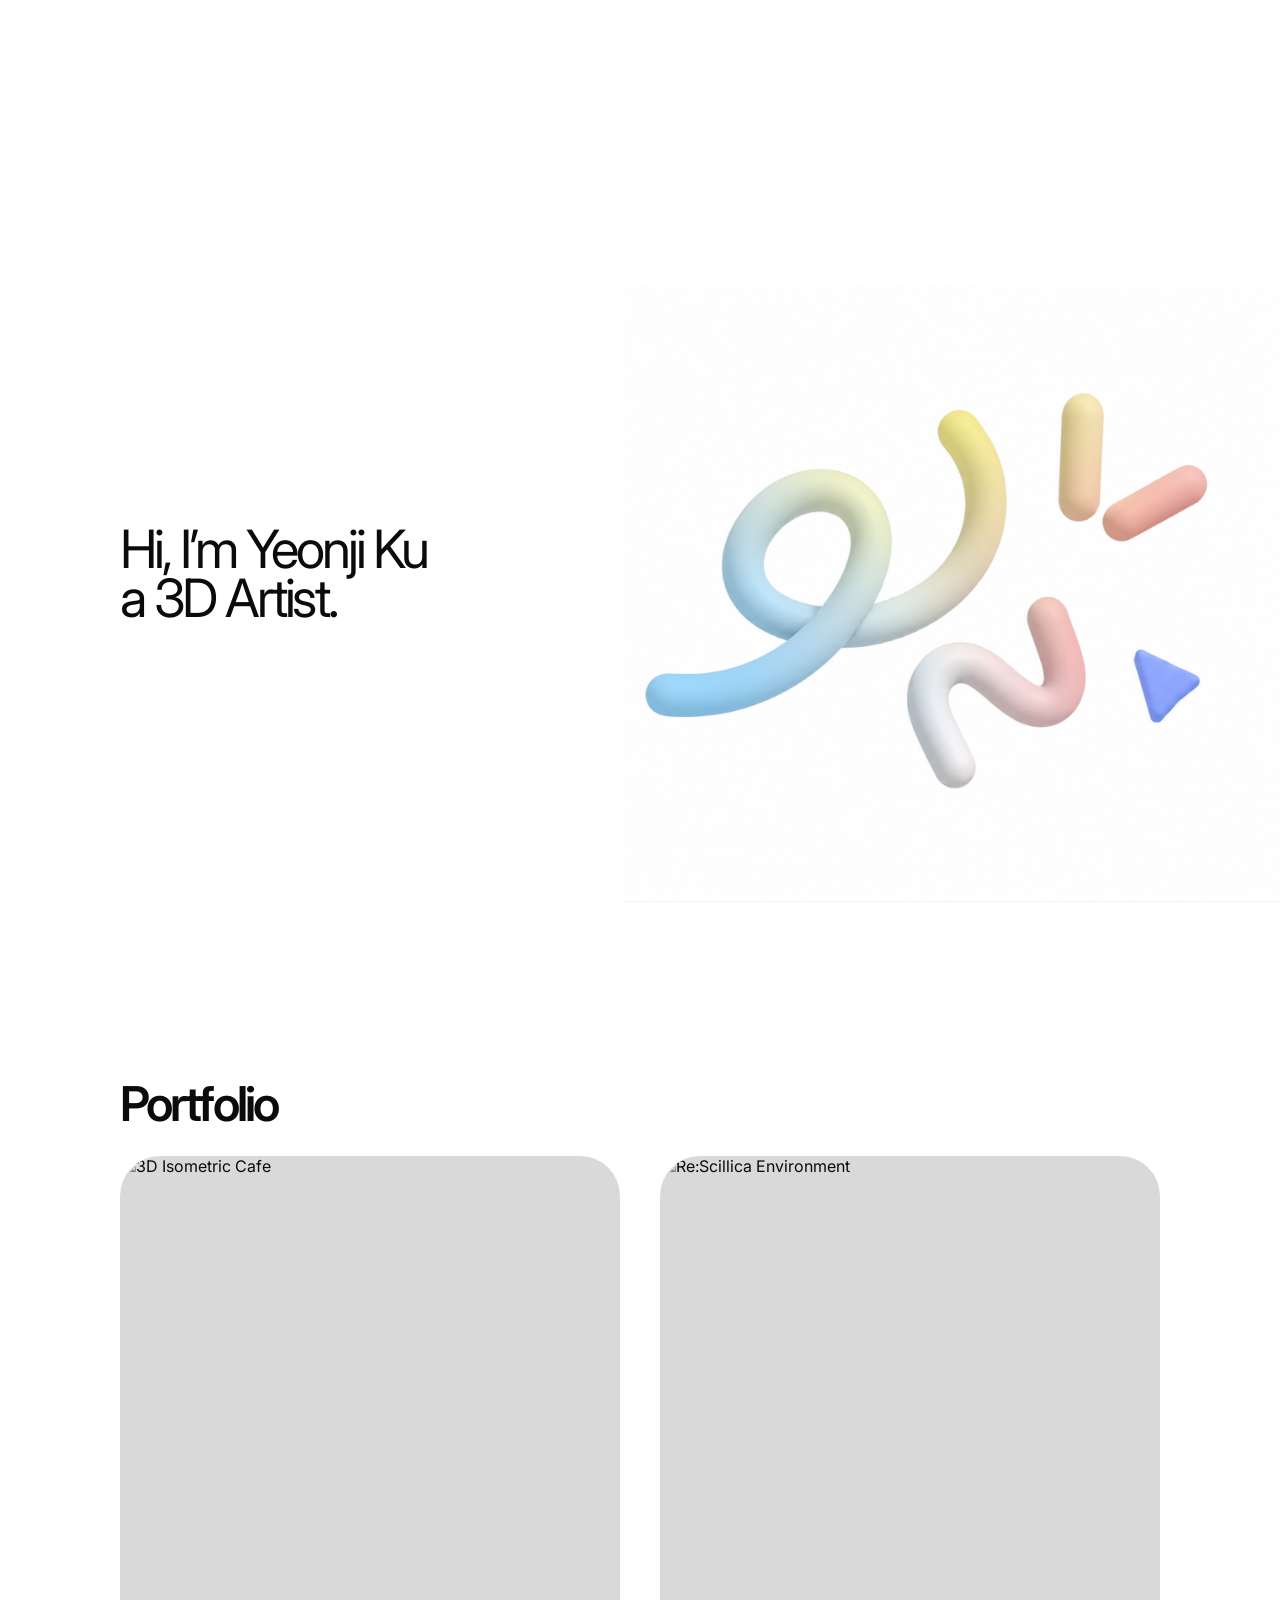
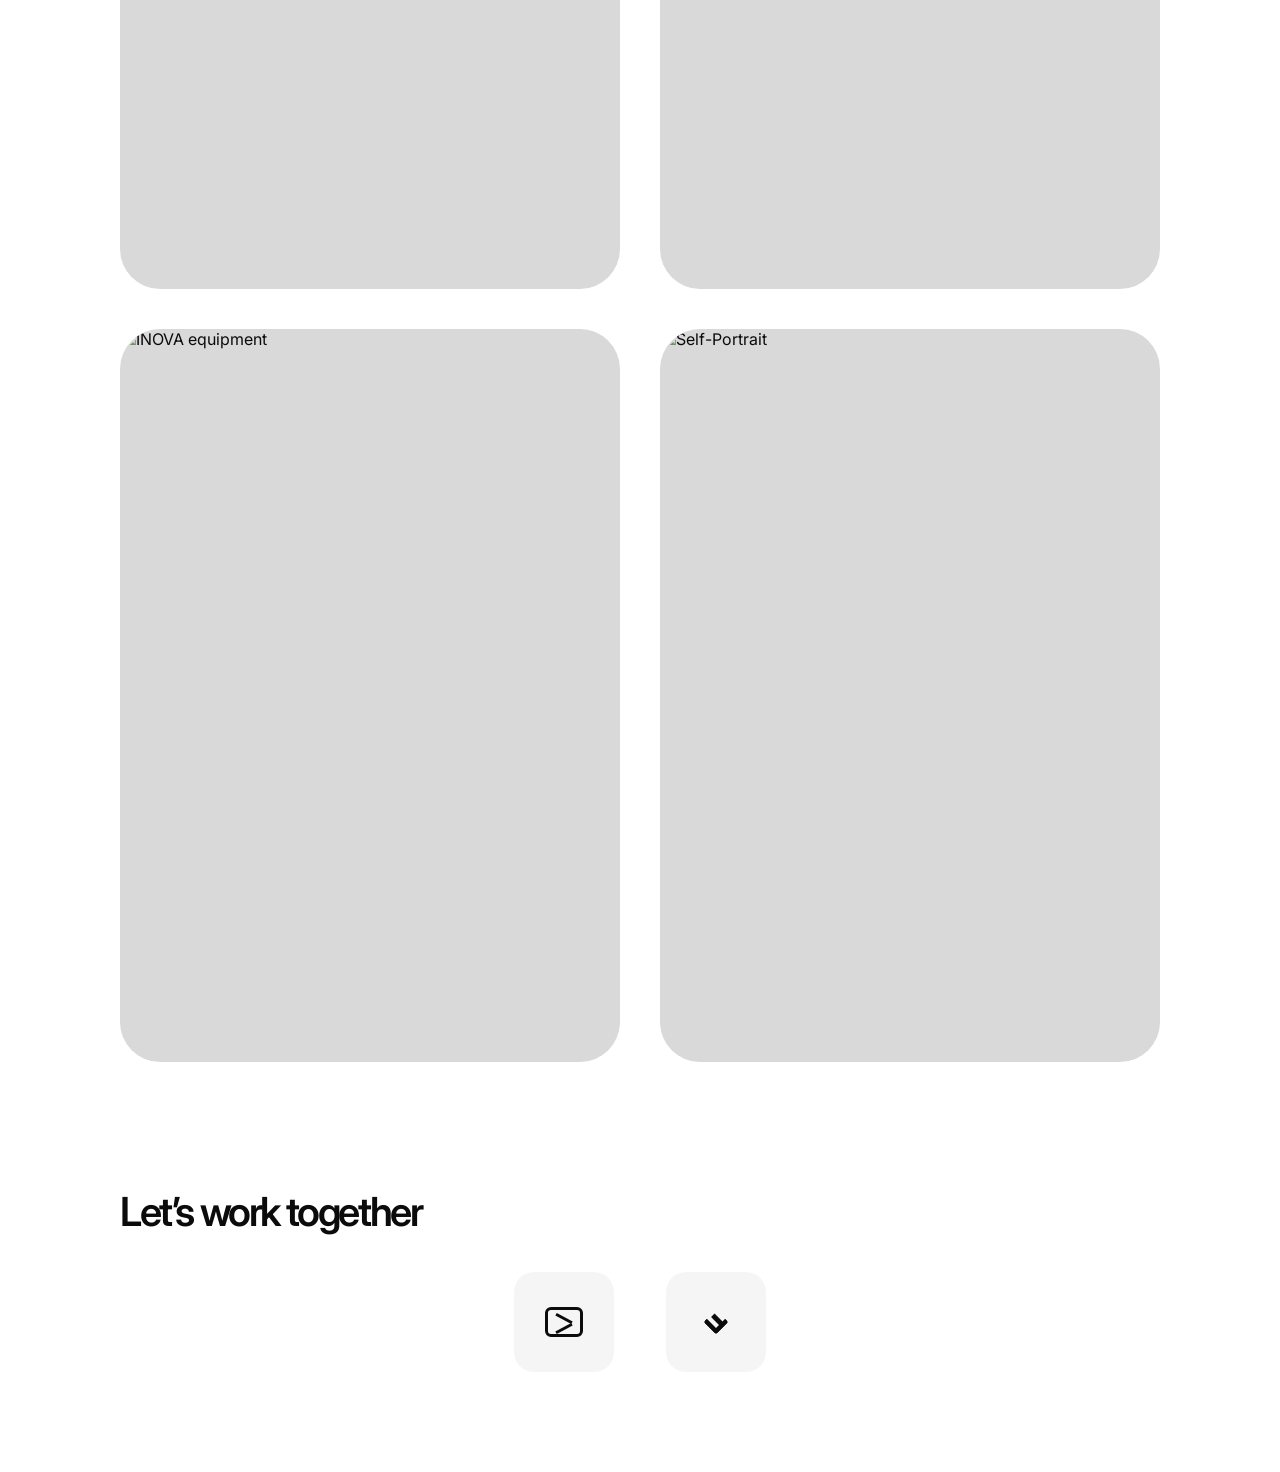
==== index.html @ 7de6a358 "first commit" ====
<!DOCTYPE html>
<html lang="en">
  <head>
    <meta charset="UTF-8" />
    <meta name="viewport" content="width=device-width, initial-scale=1.0" />
    <title>Yeonji Ku | Portfolio</title>
    <meta name="description" content="Portfolio website for Yeonji Ku, a 3D artist." />
    <link rel="preconnect" href="https://fonts.googleapis.com" />
    <link rel="preconnect" href="https://fonts.gstatic.com" crossorigin />
    <link
      href="https://fonts.googleapis.com/css2?family=Inter:wght@400;500;600;700;800&display=swap"
      rel="stylesheet"
    />
    <link rel="stylesheet" href="styles.css" />
  </head>
  <body>
    <main class="page page-home">
      <header class="hero-section" aria-labelledby="hero-title">
        <div class="hero-content">
          <h1 id="hero-title" class="hero-title">Hi, I’m Yeonji Ku<br />a 3D Artist.</h1>
        </div>

        <div class="hero-visual">
           <img
            class="hero-image"
            class="hero-image"
            src="assets/images/hero.png"
            alt="3D artwork"
  />
        </div>
      </header>

      <section class="portfolio-section" aria-labelledby="portfolio-title">
        <header class="section-header">
          <h2 id="portfolio-title" class="section-title">Portfolio</h2>
        </header>

        <div class="project-grid">
          <article class="project-card project-card--isometric">
            <a href="project.html?project=cafe" class="card-content" aria-label="3D Isometric Cafe">
              <img class="card-image" src="https://www.figma.com/api/mcp/asset/43681f08-5679-42a9-89d3-600a88898dcb.png" alt="3D Isometric Cafe" />
              <span class="card-dim" aria-hidden="true"></span>
              <span class="card-title" aria-label="Isometric Cafe">Isometric Cafe</span>
            </a>
          </article>

          <article class="project-card project-card--scillica">
            <a href="project.html?project=scillica" class="card-content" aria-label="Re:Scillica Environment">
              <img class="card-image" src="https://www.figma.com/api/mcp/asset/d07d2944-a771-45ec-8910-0a87dd810cdb.png" alt="Re:Scillica Environment" />
              <span class="card-dim" aria-hidden="true"></span>
              <span class="card-title" aria-label="Re:Scillica Environment">Re:Scillica Environment</span>
            </a>
          </article>

          <article class="project-card project-card--inova">
            <a href="project.html?project=inova" class="card-content" aria-label="INOVA equipment">
              <img class="card-image" src="https://www.figma.com/api/mcp/asset/7c4243d6-17ce-447a-8cfe-a158c3fc316d.png" alt="INOVA equipment" />
              <span class="card-dim" aria-hidden="true"></span>
              <span class="card-title" aria-label="INOVA equipment">INOVA equipment</span>
            </a>
          </article>

          <article class="project-card project-card--portrait">
            <a href="project.html?project=self-portrait" class="card-content" aria-label="Self-Portrait">
              <img class="card-image" src="https://www.figma.com/api/mcp/asset/f031ed8e-7b94-4465-9f60-af309570edb1.png" alt="Self-Portrait" />
              <span class="card-dim" aria-hidden="true"></span>
              <span class="card-title" aria-label="Self-Portrait">Self-Portrait</span>
            </a>
          </article>
        </div>
      </section>

      <footer class="site-footer" aria-labelledby="footer-title">
        <header class="footer-header">
          <h2 id="footer-title" class="footer-title">Let’s work together</h2>
        </header>

        <div class="social-links" aria-label="Social links">
          <a class="social-link" href="#" aria-label="Email">
            <span class="social-icon social-icon--mail" aria-hidden="true"></span>
          </a>
          <a class="social-link" href="#" aria-label="LinkedIn">
            <span class="social-icon social-icon--linkedin" aria-hidden="true"></span>
          </a>
        </div>
      </footer>
    </main>

    <script src="script.js"></script>
  </body>
</html>
---- styles.css ----
:root {
  --page-bg: #ffffff;
  --card-bg: #d9d9d9;
  --text: #0b0b0b;
  --muted: #2b2b2b;
  --social-bg: rgba(0, 0, 0, 0.04);
}

* {
  box-sizing: border-box;
}

html {
  scroll-behavior: smooth;
}

body {
  margin: 0;
  font-family: "Inter", "Segoe UI", sans-serif;
  background: var(--page-bg);
  color: var(--text);
}

a {
  color: inherit;
  text-decoration: none;
}

img {
  display: block;
  max-width: 100%;
}

.page {
  width: 100%;
  min-height: 100vh;
  background: var(--page-bg);
}

.page-home {
  display: flex;
  flex-direction: column;
}

.hero-section {
  display: flex;
  align-items: center;
  justify-content: space-between;
  min-height: 1080px;
  padding: 0 0 0 120px;
  background: var(--page-bg);
}

.hero-content {
  flex: 0 0 40%;
  padding-top: 68px;
}

.hero-title {
  margin: 0;
  font-size: clamp(3.3rem, 4vw, 5.55rem);
  line-height: 0.93;
  letter-spacing: -0.06em;
  font-weight: 400;
  color: var(--text);
}

.hero-visual {
  position: relative;
  width: 950px;
  height: 650px;
  margin-left: 40px;
  transform: translateY(70px);
}


.portfolio-section {
  padding: 0 120px 0;
}

.section-header {
  margin-bottom: 28px;
}

.section-title {
  margin: 0;
  font-size: clamp(3rem, 3vw, 5rem);
  line-height: 1;
  letter-spacing: -0.06em;
  font-weight: 600;
}

.project-grid {
  display: grid;
  grid-template-columns: repeat(2, minmax(0, 820px));
  gap: 40px;
  width: 1680px;
  max-width: 100%;
}

.project-card {
  position: relative;
  width: 100%;
  height: 733px;
  border-radius: 40px;
  overflow: hidden;
  background: var(--card-bg);
}

.card-content {
  position: relative;
  display: block;
  width: 100%;
  height: 100%;
  overflow: hidden;
  border-radius: 40px;
}

.card-image {
  width: 100%;
  height: 100%;
  object-fit: cover;
  border-radius: 40px;
}

.card-dim {
  position: absolute;
  inset: -10px -20px -10px -20px;
  background: rgba(0, 0, 0, 0.5);
  opacity: 0;
  transition: opacity 0.28s ease;
}

.card-title {
  position: absolute;
  left: 40px;
  right: 40px;
  bottom: 60px;
  display: flex;
  align-items: flex-end;
  height: 200px;
  color: #fff;
  font-size: 50px;
  font-weight: 500;
  line-height: 1;
  letter-spacing: -0.06em;
  opacity: 0;
  transform: translateY(10px);
  transition: opacity 0.28s ease, transform 0.28s ease;
  white-space: nowrap;
}

.project-card:hover .card-dim,
.project-card:focus-within .card-dim,
.project-card:hover .card-title,
.project-card:focus-within .card-title {
  opacity: 1;
  transform: translateY(0);
}

.project-card:hover .card-image,
.project-card:focus-within .card-image {
  filter: none;
}

.site-footer {
  padding: 130px 120px 100px;
  text-align: left;
}

.footer-header {
  margin: 0;
}

.footer-title {
  margin: 0;
  font-size: clamp(2.5rem, 2.4vw, 4rem);
  line-height: 1;
  letter-spacing: -0.06em;
  font-weight: 600;
}

.social-links {
  display: flex;
  justify-content: center;
  align-items: center;
  gap: 52px;
  margin-top: 40px;
}

.social-link {
  display: inline-flex;
  align-items: center;
  justify-content: center;
  width: 100px;
  height: 100px;
  border-radius: 20px;
  background: var(--social-bg);
}

.social-icon {
  position: relative;
  display: block;
}

.social-icon--mail {
  width: 38px;
  height: 30px;
  border: 3px solid var(--text);
  border-radius: 6px;
}

.social-icon--mail::before,
.social-icon--mail::after {
  content: "";
  position: absolute;
  left: 50%;
  width: 18px;
  height: 3px;
  background: var(--text);
  transform: translateX(-50%) rotate(28deg);
  top: 7px;
}

.social-icon--mail::after {
  transform: translateX(-50%) rotate(-28deg);
  top: 17px;
}

.social-icon--linkedin {
  width: 18px;
  height: 18px;
  border-left: 5px solid var(--text);
  border-bottom: 5px solid var(--text);
  transform: rotate(-45deg);
  border-radius: 3px;
}

.social-icon--linkedin::before {
  content: "";
  position: absolute;
  left: 4px;
  top: 2px;
  width: 5px;
  height: 14px;
  background: var(--text);
}

.project-page {
  background: var(--page-bg);
}

.project-detail {
  width: 100%;
  padding: 150px 120px 100px;
}

.back-link {
  display: inline-flex;
  align-items: center;
  justify-content: center;
  width: 40px;
  height: 40px;
  margin-bottom: 36px;
  font-size: 3.5rem;
  line-height: 1;
  color: var(--text);
}

.project-info {
  max-width: 1380px;
}

.project-title {
  margin: 0;
  font-size: clamp(2.9rem, 3.4vw, 6rem);
  line-height: 0.96;
  letter-spacing: -0.06em;
  font-weight: 600;
}

.project-date {
  margin: 34px 0 20px;
  font-size: 1.6rem;
  line-height: 1;
  letter-spacing: -0.04em;
  color: var(--text);
  opacity: 0.9;
}

.project-description {
  max-width: 1230px;
  margin: 0;
  font-size: clamp(1.1rem, 1.5vw, 2.2rem);
  line-height: 1.2;
  letter-spacing: -0.02em;
  color: var(--muted);
}

.project-gallery {
  display: flex;
  flex-direction: column;
  gap: 40px;
  margin-top: 150px;
}

.gallery-grid {
  display: flex;
  gap: 40px;
}

.gallery-grid--full {
  display: block;
}

.project-image {
  width: 820px;
  height: 994px;
  border-radius: 0;
  background: var(--card-bg);
}

.project-image--wide {
  width: 1680px;
  height: 994px;
}

@media (max-width: 1100px) {
  .hero-section {
    flex-direction: column;
    align-items: flex-start;
    justify-content: center;
    min-height: 900px;
    padding: 80px 32px 0;
  }

  .hero-content {
    width: 100%;
    padding-top: 0;
  }

  .hero-visual {
    width: 100%;
    max-width: 760px;
    margin-left: 0;
    transform: none;
  }

  .portfolio-section,
  .site-footer,
  .project-detail {
    padding-left: 32px;
    padding-right: 32px;
  }

  .project-grid {
    width: 100%;
    grid-template-columns: 1fr;
  }

  .project-detail {
    padding-top: 100px;
  }
}

@media (max-width: 768px) {
  .hero-section {
    min-height: 680px;
    padding-top: 60px;
  }

  .hero-title {
    font-size: 3.2rem;
  }

  .hero-visual {
    height: 340px;
  }

  .ring--blue {
    left: 30px;
    top: 60px;
    width: 260px;
    height: 160px;
    border-width: 20px;
  }

  .ring--beige {
    left: 120px;
    top: 85px;
    width: 220px;
    height: 140px;
    border-width: 16px;
  }

  .ring--pink {
    left: 180px;
    top: 56px;
    width: 190px;
    height: 130px;
    border-width: 16px;
  }

  .triangle {
    right: 10px;
    bottom: 10px;
    border-left-width: 26px;
    border-right-width: 26px;
    border-bottom-width: 46px;
  }

  .portfolio-section {
    padding-top: 0;
  }

  .project-card {
    height: 420px;
  }

  .project-gallery {
    margin-top: 100px;
  }

  .gallery-grid {
    flex-direction: column;
  }

  .project-image,
  .project-image--wide {
    width: 100%;
    height: 480px;
  }

  .social-links {
    gap: 22px;
  }

  .social-link {
    width: 74px;
    height: 74px;
  }
}
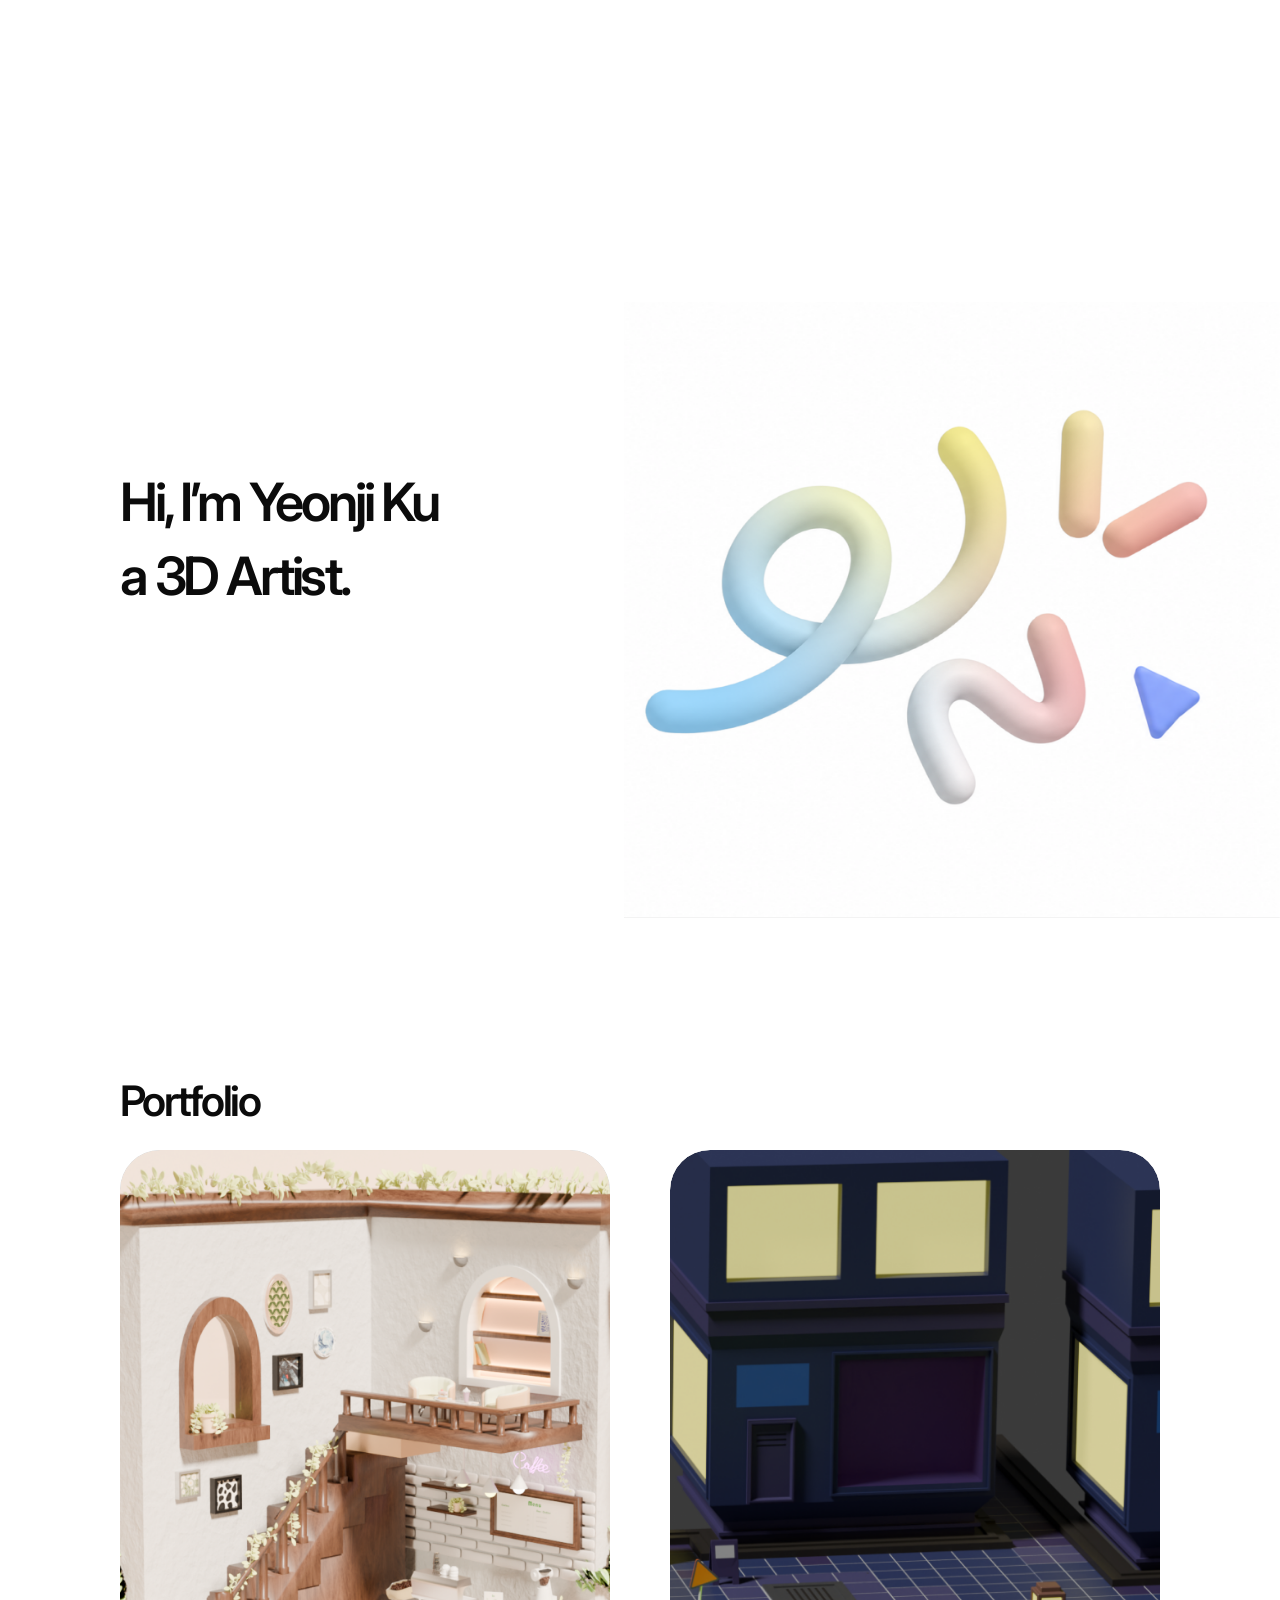
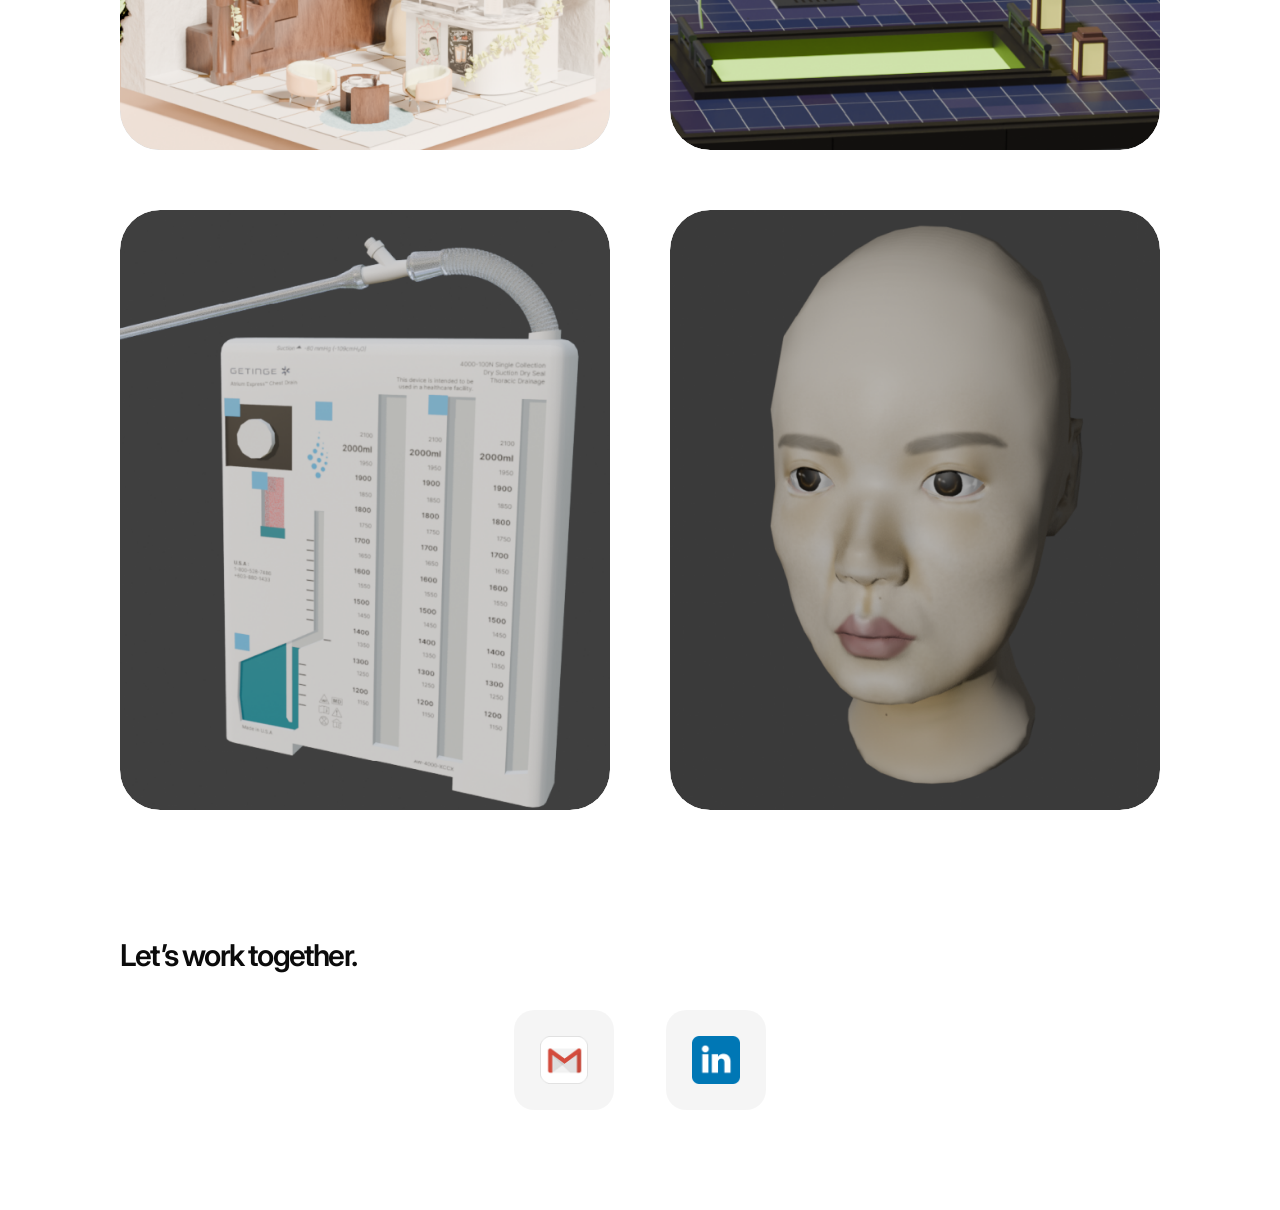
==== commit 4d2c265e: "update portfolio layout" ====
--- a/index.html
+++ b/index.html
@@ -1,91 +1,108 @@
 <!DOCTYPE html>
 <html lang="en">
-  <head>
+
+<head>
     <meta charset="UTF-8" />
     <meta name="viewport" content="width=device-width, initial-scale=1.0" />
     <title>Yeonji Ku | Portfolio</title>
     <meta name="description" content="Portfolio website for Yeonji Ku, a 3D artist." />
     <link rel="preconnect" href="https://fonts.googleapis.com" />
     <link rel="preconnect" href="https://fonts.gstatic.com" crossorigin />
-    <link
-      href="https://fonts.googleapis.com/css2?family=Inter:wght@400;500;600;700;800&display=swap"
-      rel="stylesheet"
-    />
+    <link href="https://fonts.googleapis.com/css2?family=Inter:wght@400;500;600;700;800&display=swap"
+        rel="stylesheet" />
     <link rel="stylesheet" href="styles.css" />
-  </head>
-  <body>
+</head>
+
+<body>
     <main class="page page-home">
-      <header class="hero-section" aria-labelledby="hero-title">
-        <div class="hero-content">
-          <h1 id="hero-title" class="hero-title">Hi, I’m Yeonji Ku<br />a 3D Artist.</h1>
-        </div>
+        <header class="hero-section" aria-labelledby="hero-title">
+            <div class="hero-content">
+                <h1 id="hero-title" class="hero-title">Hi, I’m Yeonji Ku<br />a 3D Artist.</h1>
+            </div>
 
-        <div class="hero-visual">
-           <img
-            class="hero-image"
-            class="hero-image"
-            src="assets/images/hero.png"
-            alt="3D artwork"
-  />
-        </div>
-      </header>
-
-      <section class="portfolio-section" aria-labelledby="portfolio-title">
-        <header class="section-header">
-          <h2 id="portfolio-title" class="section-title">Portfolio</h2>
+            <div class="hero-visual">
+                <img class="hero-image" class="hero-image" src="assets/images/hero.png" alt="3D artwork" />
+            </div>
         </header>
 
-        <div class="project-grid">
-          <article class="project-card project-card--isometric">
-            <a href="project.html?project=cafe" class="card-content" aria-label="3D Isometric Cafe">
-              <img class="card-image" src="https://www.figma.com/api/mcp/asset/43681f08-5679-42a9-89d3-600a88898dcb.png" alt="3D Isometric Cafe" />
-              <span class="card-dim" aria-hidden="true"></span>
-              <span class="card-title" aria-label="Isometric Cafe">Isometric Cafe</span>
-            </a>
-          </article>
+        <section class="portfolio-section" aria-labelledby="portfolio-title">
+            <header class="section-header">
+                <h2 id="portfolio-title" class="section-title">Portfolio</h2>
+            </header>
 
-          <article class="project-card project-card--scillica">
-            <a href="project.html?project=scillica" class="card-content" aria-label="Re:Scillica Environment">
-              <img class="card-image" src="https://www.figma.com/api/mcp/asset/d07d2944-a771-45ec-8910-0a87dd810cdb.png" alt="Re:Scillica Environment" />
-              <span class="card-dim" aria-hidden="true"></span>
-              <span class="card-title" aria-label="Re:Scillica Environment">Re:Scillica Environment</span>
-            </a>
-          </article>
+            <div class="project-grid">
+                <article class="project-card">
+                    <a href="project.html?project=cafe" class="card-content">
 
-          <article class="project-card project-card--inova">
-            <a href="project.html?project=inova" class="card-content" aria-label="INOVA equipment">
-              <img class="card-image" src="https://www.figma.com/api/mcp/asset/7c4243d6-17ce-447a-8cfe-a158c3fc316d.png" alt="INOVA equipment" />
-              <span class="card-dim" aria-hidden="true"></span>
-              <span class="card-title" aria-label="INOVA equipment">INOVA equipment</span>
-            </a>
-          </article>
+                        <img class="card-image" data-project-image="cafe" alt="" />
 
-          <article class="project-card project-card--portrait">
-            <a href="project.html?project=self-portrait" class="card-content" aria-label="Self-Portrait">
-              <img class="card-image" src="https://www.figma.com/api/mcp/asset/f031ed8e-7b94-4465-9f60-af309570edb1.png" alt="Self-Portrait" />
-              <span class="card-dim" aria-hidden="true"></span>
-              <span class="card-title" aria-label="Self-Portrait">Self-Portrait</span>
-            </a>
-          </article>
-        </div>
-      </section>
+                        <span class="card-dim"></span>
 
-      <footer class="site-footer" aria-labelledby="footer-title">
-        <header class="footer-header">
-          <h2 id="footer-title" class="footer-title">Let’s work together</h2>
-        </header>
+                        <span class="card-title" data-project-title="cafe">
+                        </span>
 
-        <div class="social-links" aria-label="Social links">
-          <a class="social-link" href="#" aria-label="Email">
-            <span class="social-icon social-icon--mail" aria-hidden="true"></span>
-          </a>
-          <a class="social-link" href="#" aria-label="LinkedIn">
-            <span class="social-icon social-icon--linkedin" aria-hidden="true"></span>
-          </a>
-        </div>
-      </footer>
+                    </a>
+                </article>
+
+                <article class="project-card">
+                    <a href="project.html?project=scillica" class="card-content">
+
+                        <img class="card-image" data-project-image="scillica" alt="" />
+
+                        <span class="card-dim"></span>
+
+                        <span class="card-title" data-project-title="scillica">
+                        </span>
+
+                    </a>
+                </article>
+
+                <article class="project-card">
+                    <a href="project.html?project=inova" class="card-content">
+
+                        <img class="card-image" data-project-image="inova" alt="" />
+
+                        <span class="card-dim"></span>
+
+                        <span class="card-title" data-project-title="inova">
+                        </span>
+
+                    </a>
+                </article>
+
+                <article class="project-card">
+                    <a href="project.html?project=self-portrait" class="card-content">
+
+                        <img class="card-image" data-project-image="self-portrait" alt="" />
+
+                        <span class="card-dim"></span>
+
+                        <span class="card-title" data-project-title="self-portrait">
+                        </span>
+
+                    </a>
+                </article>
+            </div>
+        </section>
+
+        <footer class="site-footer" aria-labelledby="footer-title">
+            <header class="footer-header">
+                <h2 id="footer-title" class="footer-title">Let’s work together.</h2>
+            </header>
+
+            <div class="social-links" aria-label="Social links">
+                <a class="social-link" href="mailto:emilyku0503@gmail.com" aria-label="Email">
+                    <img class="social-icon" src="assets\images\mail.png" alt="" />
+                </a>
+
+                <a class="social-link" href="https://www.linkedin.com/in/yeonji-ku-b78782308" aria-label="LinkedIn">
+                    <img class="social-icon" src="assets\images\linkedin.png" alt="" />
+                </a>
+            </div>
+        </footer>
     </main>
 
     <script src="script.js"></script>
-  </body>
-</html>
+</body>
+
+</html>
--- a/styles.css
+++ b/styles.css
@@ -16,7 +16,7 @@
 
 body {
   margin: 0;
-  font-family: "Inter", "Segoe UI", sans-serif;
+  font-family: "Inter", "Inter Tight", "Segoe UI", sans-serif;
   background: var(--page-bg);
   color: var(--text);
 }
@@ -53,26 +53,33 @@
 
 .hero-content {
   flex: 0 0 40%;
-  padding-top: 68px;
 }
 
 .hero-title {
   margin: 0;
   font-size: clamp(3.3rem, 4vw, 5.55rem);
-  line-height: 0.93;
+  line-height: 1.4;
   letter-spacing: -0.06em;
-  font-weight: 400;
+  font-weight: 600;
   color: var(--text);
 }
 
 .hero-visual {
-  position: relative;
-  width: 950px;
-  height: 650px;
+  flex: 0 1 950px;
+  width: min(49vw, 950px);
+  height: auto;
+
   margin-left: 40px;
   transform: translateY(70px);
 }
 
+.hero-image {
+  width: 100%;
+  height: auto;
+  display: block;
+  object-fit: contain;
+}
+
 
 .portfolio-section {
   padding: 0 120px 0;
@@ -84,7 +91,7 @@
 
 .section-title {
   margin: 0;
-  font-size: clamp(3rem, 3vw, 5rem);
+  font-size: 42px;
   line-height: 1;
   letter-spacing: -0.06em;
   font-weight: 600;
@@ -92,8 +99,8 @@
 
 .project-grid {
   display: grid;
-  grid-template-columns: repeat(2, minmax(0, 820px));
-  gap: 40px;
+  grid-template-columns: repeat(2, minmax(0, 600px));
+  gap: 60px;
   width: 1680px;
   max-width: 100%;
 }
@@ -101,7 +108,7 @@
 .project-card {
   position: relative;
   width: 100%;
-  height: 733px;
+  height: 600px;
   border-radius: 40px;
   overflow: hidden;
   background: var(--card-bg);
@@ -135,12 +142,12 @@
   position: absolute;
   left: 40px;
   right: 40px;
-  bottom: 60px;
+  bottom: 40px;
   display: flex;
   align-items: flex-end;
   height: 200px;
   color: #fff;
-  font-size: 50px;
+  font-size: 40px;
   font-weight: 500;
   line-height: 1;
   letter-spacing: -0.06em;
@@ -174,7 +181,7 @@
 
 .footer-title {
   margin: 0;
-  font-size: clamp(2.5rem, 2.4vw, 4rem);
+  font-size: 30px;
   line-height: 1;
   letter-spacing: -0.06em;
   font-weight: 600;
@@ -199,52 +206,12 @@
 }
 
 .social-icon {
-  position: relative;
-  display: block;
-}
-
-.social-icon--mail {
-  width: 38px;
-  height: 30px;
-  border: 3px solid var(--text);
-  border-radius: 6px;
-}
-
-.social-icon--mail::before,
-.social-icon--mail::after {
-  content: "";
-  position: absolute;
-  left: 50%;
-  width: 18px;
-  height: 3px;
-  background: var(--text);
-  transform: translateX(-50%) rotate(28deg);
-  top: 7px;
-}
-
-.social-icon--mail::after {
-  transform: translateX(-50%) rotate(-28deg);
-  top: 17px;
-}
-
-.social-icon--linkedin {
-  width: 18px;
-  height: 18px;
-  border-left: 5px solid var(--text);
-  border-bottom: 5px solid var(--text);
-  transform: rotate(-45deg);
-  border-radius: 3px;
-}
-
-.social-icon--linkedin::before {
-  content: "";
-  position: absolute;
-  left: 4px;
-  top: 2px;
-  width: 5px;
-  height: 14px;
-  background: var(--text);
-}
+  width: 48px;
+  height: 48px;
+  display: block;
+  object-fit: contain;
+}
+
 
 .project-page {
   background: var(--page-bg);
@@ -298,53 +265,57 @@
 }
 
 .project-gallery {
+  width: 1680px;
+  max-width: calc(100vw - 240px);
+  margin: 150px auto 0;
+
   display: flex;
   flex-direction: column;
   gap: 40px;
-  margin-top: 150px;
-}
-
+}
+
+/* 위쪽 이미지 2개 */
 .gallery-grid {
-  display: flex;
+  display: grid;
+  grid-template-columns: repeat(2, 1fr);
   gap: 40px;
-}
-
+  width: 100%;
+}
+
+/* 아래쪽 wide 이미지 */
 .gallery-grid--full {
   display: block;
-}
-
+  width: 100%;
+}
+
+/* 위쪽 이미지 */
 .project-image {
-  width: 820px;
-  height: 994px;
-  border-radius: 0;
+  display: block;
+  width: 100%;
+  height: auto;
+
+  aspect-ratio: 820 / 994;
+  object-fit: cover;
+
   background: var(--card-bg);
 }
 
+/* 아래쪽 이미지 */
 .project-image--wide {
-  width: 1680px;
-  height: 994px;
+  width: 100%;
+  height: auto;
+
+  aspect-ratio: 1680 / 994;
+  object-fit: cover;
 }
 
 @media (max-width: 1100px) {
-  .hero-section {
-    flex-direction: column;
-    align-items: flex-start;
-    justify-content: center;
-    min-height: 900px;
-    padding: 80px 32px 0;
-  }
 
   .hero-content {
     width: 100%;
     padding-top: 0;
   }
 
-  .hero-visual {
-    width: 100%;
-    max-width: 760px;
-    margin-left: 0;
-    transform: none;
-  }
 
   .portfolio-section,
   .site-footer,
@@ -373,9 +344,6 @@
     font-size: 3.2rem;
   }
 
-  .hero-visual {
-    height: 340px;
-  }
 
   .ring--blue {
     left: 30px;
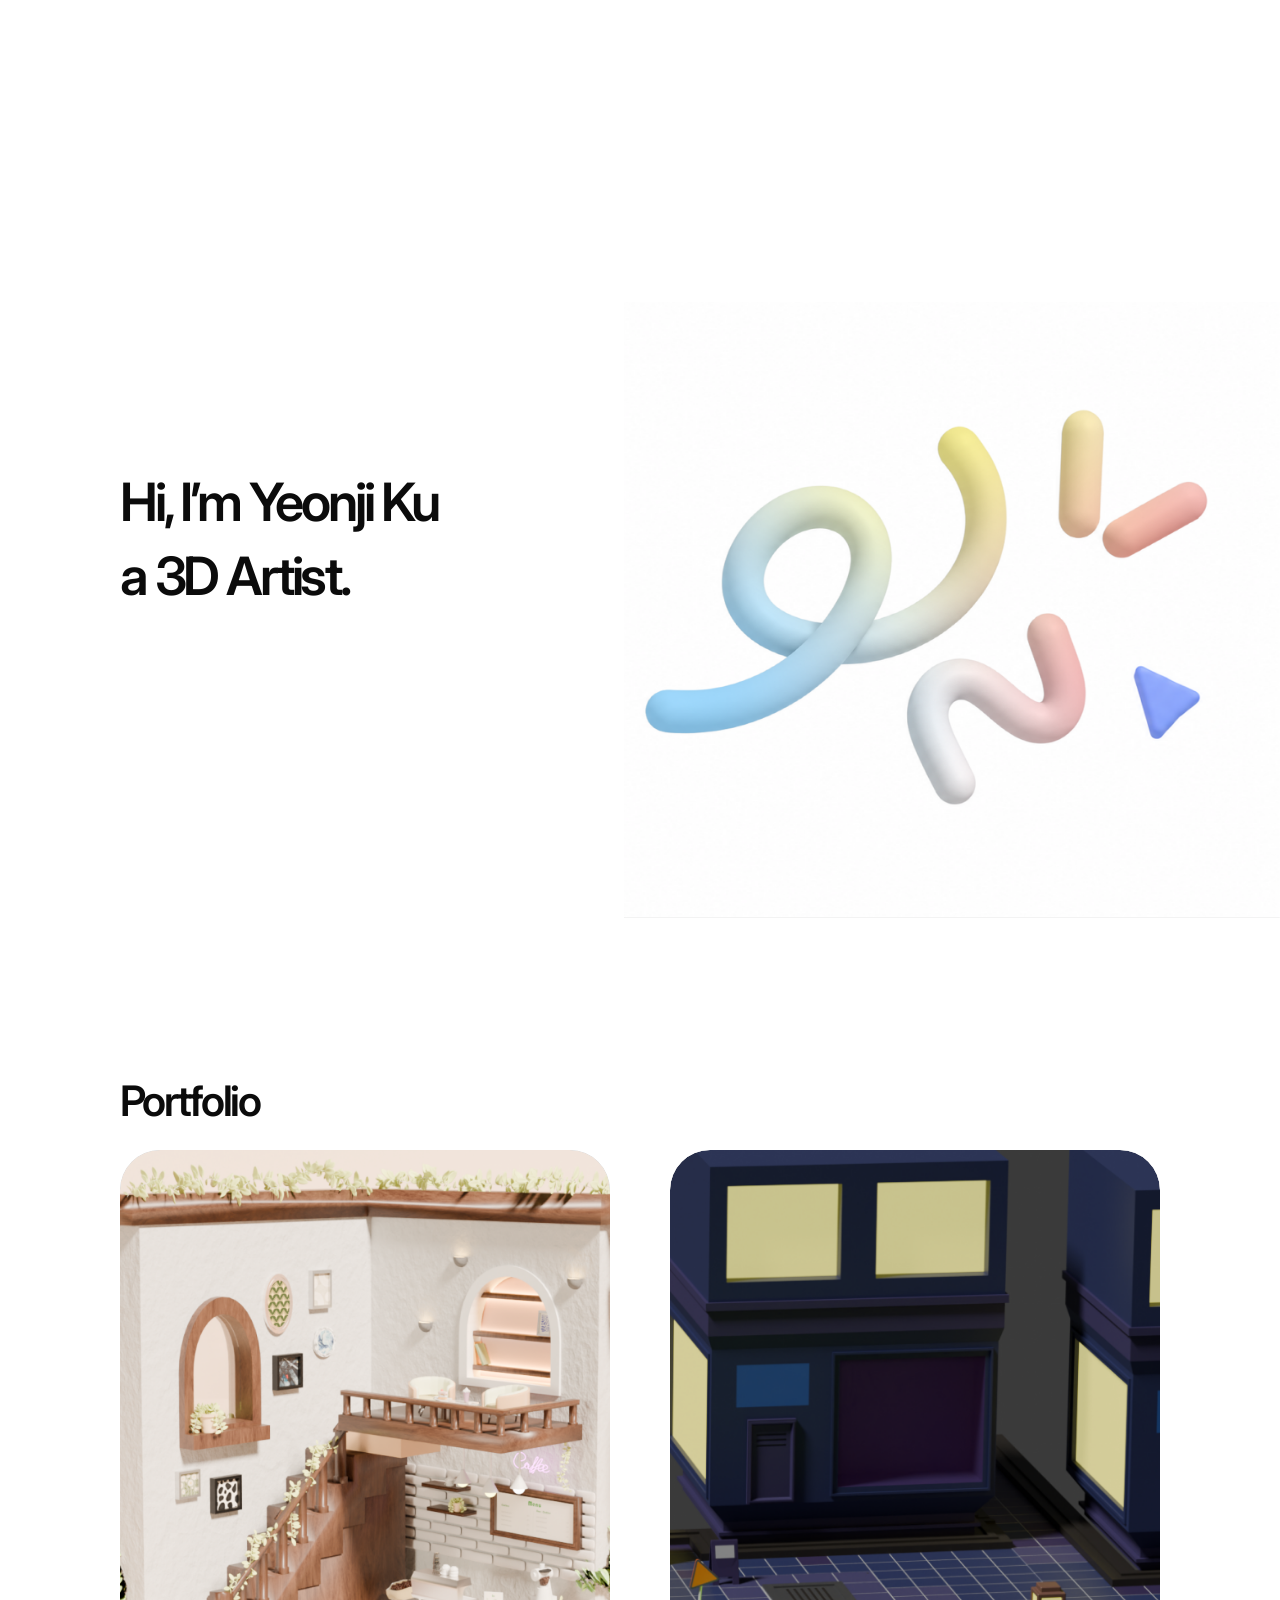
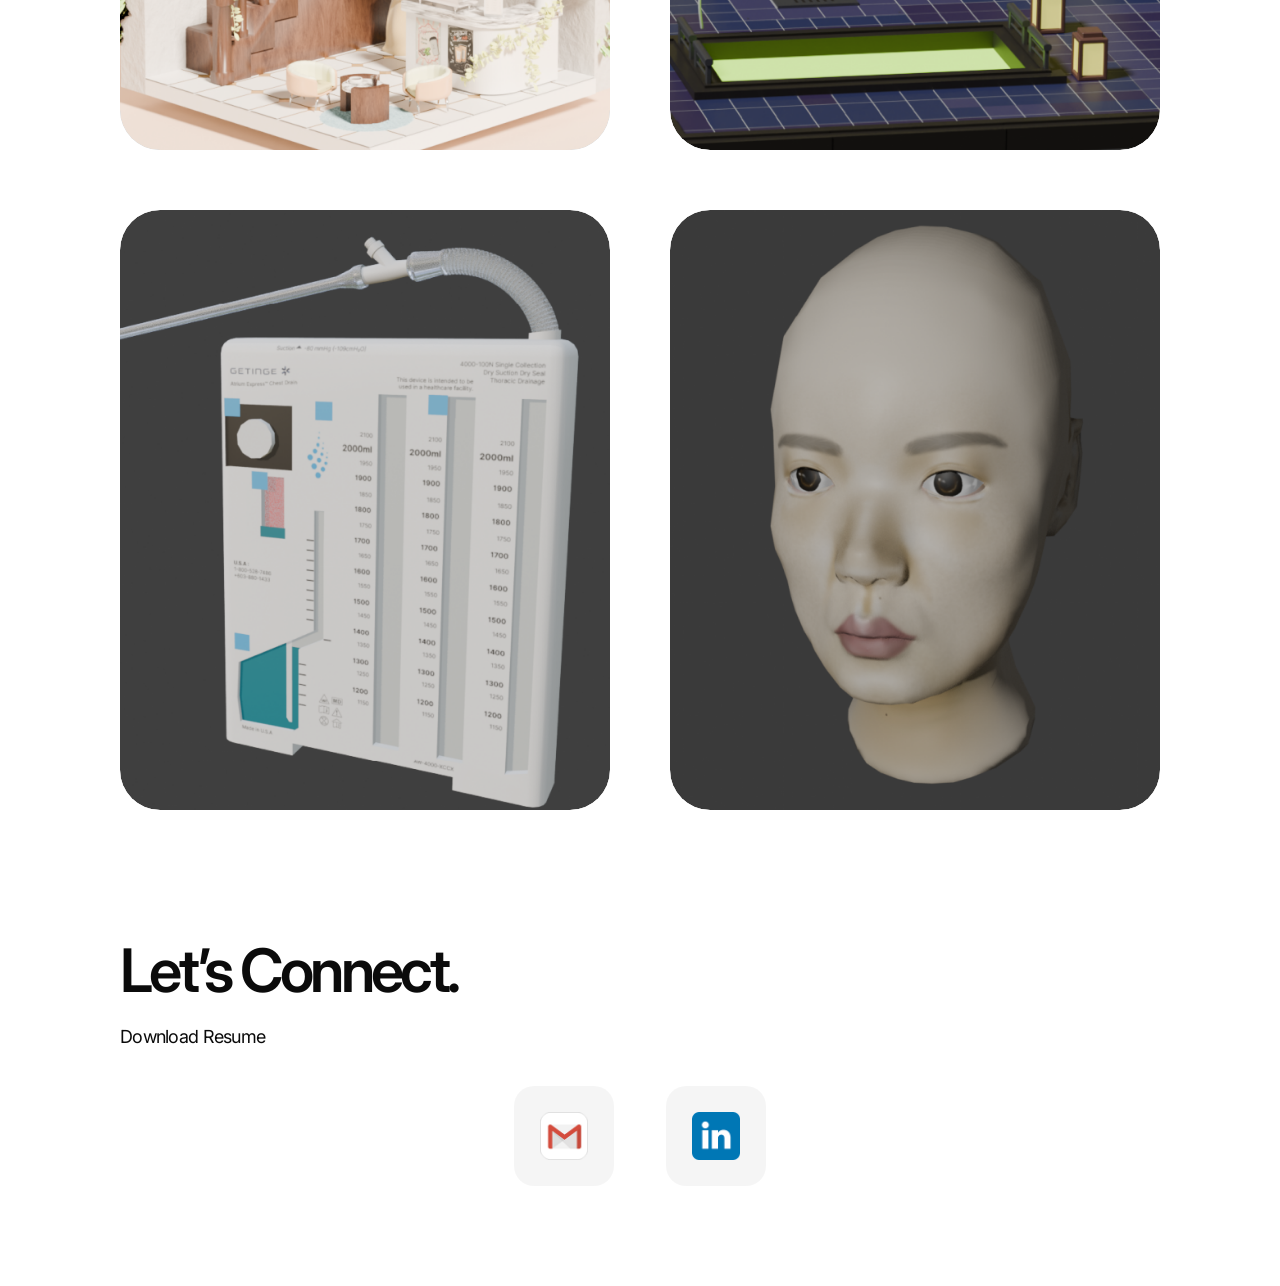
==== commit 6085f6f1: "projects page updated" ====
--- a/index.html
+++ b/index.html
@@ -86,17 +86,19 @@
         </section>
 
         <footer class="site-footer" aria-labelledby="footer-title">
-            <header class="footer-header">
-                <h2 id="footer-title" class="footer-title">Let’s work together.</h2>
-            </header>
+            <div class="footer-header">
+                <h2 id="footer-title" class="footer-title">Let’s Connect.</h2>
+                <a href="assets/resume/Yeonji Ku_Resume.pdf" target="_blank" rel="noopener noreferrer"
+                    class="footer-link">Download Resume</a>
+            </div>
 
             <div class="social-links" aria-label="Social links">
                 <a class="social-link" href="mailto:emilyku0503@gmail.com" aria-label="Email">
-                    <img class="social-icon" src="assets\images\mail.png" alt="" />
+                    <img class="social-icon" src="assets/images/mail.png" alt="" />
                 </a>
 
                 <a class="social-link" href="https://www.linkedin.com/in/yeonji-ku-b78782308" aria-label="LinkedIn">
-                    <img class="social-icon" src="assets\images\linkedin.png" alt="" />
+                    <img class="social-icon" src="assets/images/linkedin.png" alt="" />
                 </a>
             </div>
         </footer>
--- a/styles.css
+++ b/styles.css
@@ -176,15 +176,29 @@
 }
 
 .footer-header {
+  display: flex;
+  flex-direction: column;
+  align-items: flex-start;
+  gap: 28px;
   margin: 0;
 }
 
 .footer-title {
   margin: 0;
-  font-size: 30px;
+  font-size: 60px;
   line-height: 1;
   letter-spacing: -0.06em;
   font-weight: 600;
+}
+
+.footer-link {
+  display: inline-block;
+  margin: 0;
+  font-size: 18px;
+  line-height: 1;
+  letter-spacing: -0.04em;
+  color: var(--text);
+  text-decoration: none;
 }
 
 .social-links {
@@ -274,19 +288,6 @@
   gap: 40px;
 }
 
-/* 위쪽 이미지 2개 */
-.gallery-grid {
-  display: grid;
-  grid-template-columns: repeat(2, 1fr);
-  gap: 40px;
-  width: 100%;
-}
-
-/* 아래쪽 wide 이미지 */
-.gallery-grid--full {
-  display: block;
-  width: 100%;
-}
 
 /* 위쪽 이미지 */
 .project-image {
@@ -300,14 +301,6 @@
   background: var(--card-bg);
 }
 
-/* 아래쪽 이미지 */
-.project-image--wide {
-  width: 100%;
-  height: auto;
-
-  aspect-ratio: 1680 / 994;
-  object-fit: cover;
-}
 
 @media (max-width: 1100px) {
 
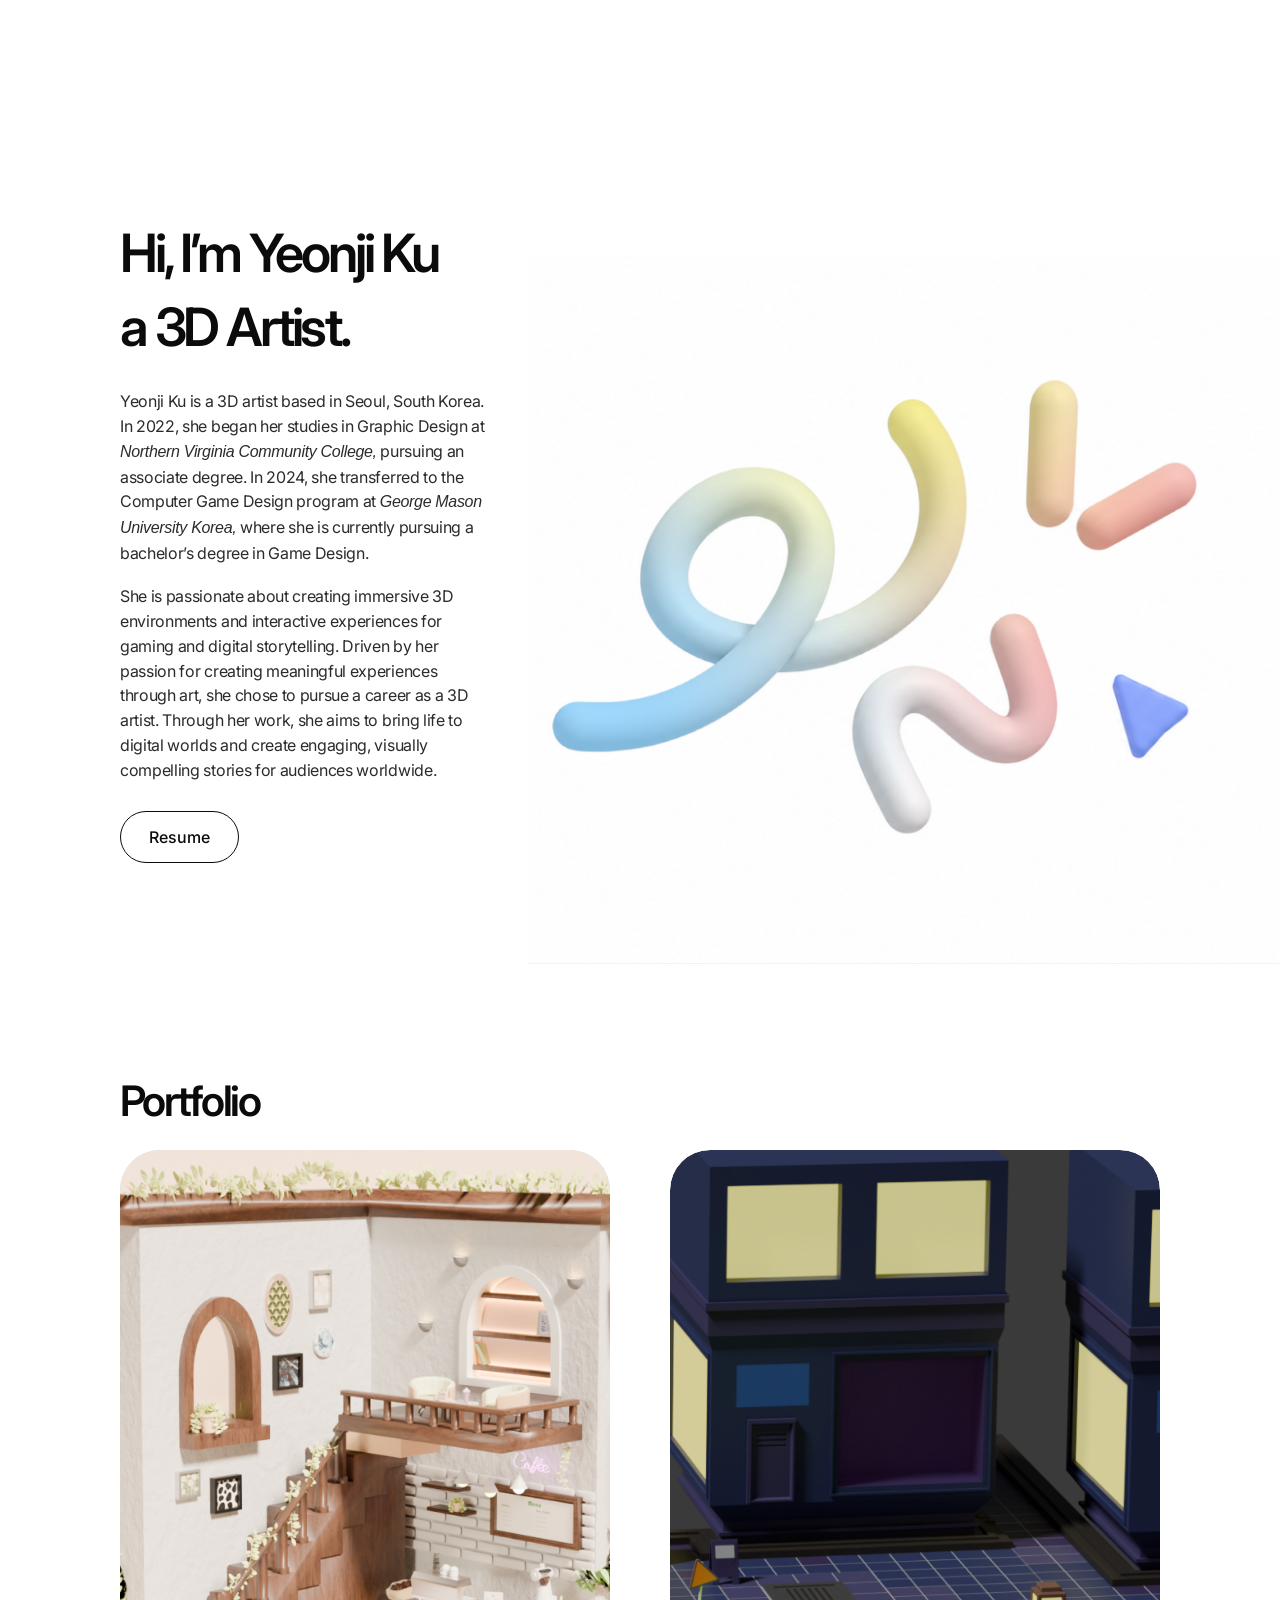
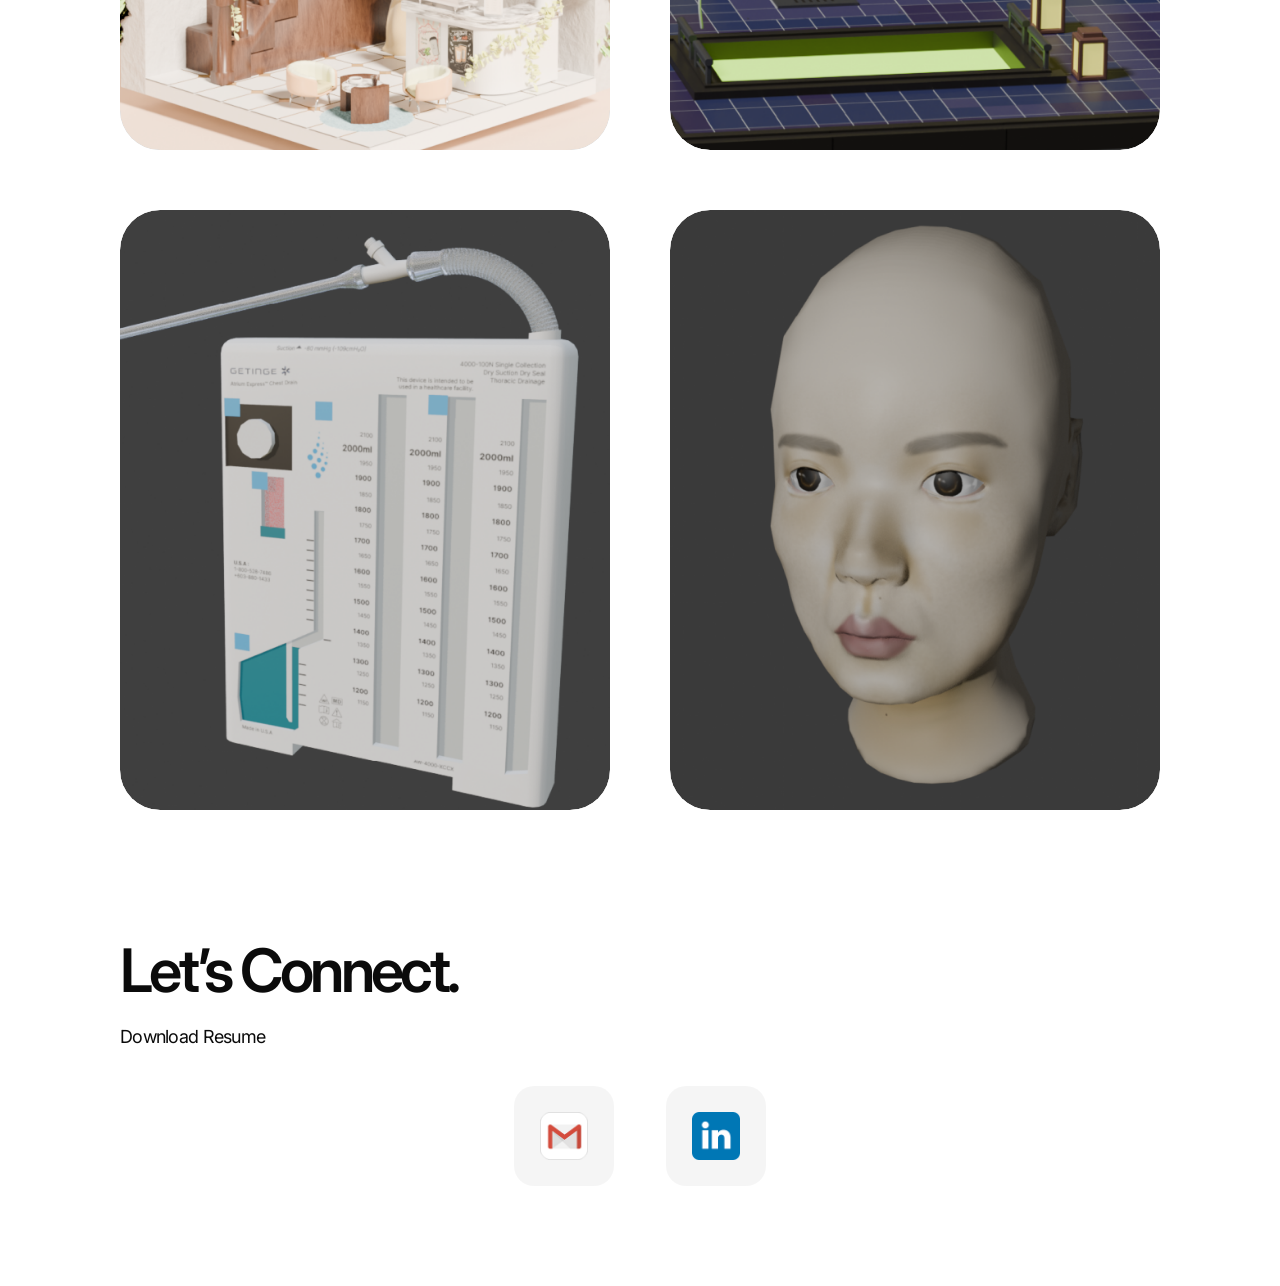
==== commit 2ea45380: "Bio Updated" ====
--- a/index.html
+++ b/index.html
@@ -18,10 +18,26 @@
         <header class="hero-section" aria-labelledby="hero-title">
             <div class="hero-content">
                 <h1 id="hero-title" class="hero-title">Hi, I’m Yeonji Ku<br />a 3D Artist.</h1>
+                <div class="hero-bio">
+                    <p>
+                        Yeonji Ku is a 3D artist based in Seoul, South Korea. In 2022, she began her studies in
+                        Graphic Design at <i>Northern Virginia Community College,</i> pursuing an associate degree. In
+                        2024, she transferred to the Computer Game Design program at <i>George Mason University
+                            Korea,</i> where she is currently pursuing a bachelor&rsquo;s degree in Game Design.
+                    </p>
+                    <p>
+                        She is passionate about creating immersive 3D environments and interactive experiences for
+                        gaming and digital storytelling. Driven by her passion for creating meaningful experiences
+                        through art, she chose to pursue a career as a 3D artist. Through her work, she aims to bring
+                        life to digital worlds and create engaging, visually compelling stories for audiences worldwide.
+                    </p>
+                </div>
+                <a class="hero-resume-button" href="assets/resume/Yeonji Ku_Resume.pdf" target="_blank"
+                    rel="noopener noreferrer">Resume</a>
             </div>
 
             <div class="hero-visual">
-                <img class="hero-image" class="hero-image" src="assets/images/hero.png" alt="3D artwork" />
+                <img class="hero-image" src="assets/images/hero.png" alt="3D artwork" />
             </div>
         </header>
 
--- a/styles.css
+++ b/styles.css
@@ -52,7 +52,7 @@
 }
 
 .hero-content {
-  flex: 0 0 40%;
+  flex: 0 1 40%;
 }
 
 .hero-title {
@@ -62,6 +62,42 @@
   letter-spacing: -0.06em;
   font-weight: 600;
   color: var(--text);
+}
+
+.hero-bio {
+  margin-top: 24px;
+  color: var(--muted);
+  font-size: clamp(1rem, 1.1vw, 1.3rem);
+  line-height: 1.55;
+  letter-spacing: -0.02em;
+}
+
+.hero-bio p {
+  margin: 0 0 1.15em;
+}
+
+.hero-bio p:last-child {
+  margin-bottom: 0;
+}
+
+.hero-resume-button {
+  display: inline-flex;
+  align-items: center;
+  justify-content: center;
+  min-height: 52px;
+  margin-top: 28px;
+  padding: 0 28px;
+  border: 1px solid var(--text);
+  border-radius: 999px;
+  font-size: 1rem;
+  font-weight: 500;
+  transition: color 0.2s ease, background-color 0.2s ease;
+}
+
+.hero-resume-button:hover,
+.hero-resume-button:focus-visible {
+  color: #fff;
+  background: var(--text);
 }
 
 .hero-visual {
@@ -304,11 +340,25 @@
 
 @media (max-width: 1100px) {
 
+  .hero-section {
+    min-height: 0;
+    flex-direction: column;
+    align-items: flex-start;
+    gap: 48px;
+    padding: 100px 32px 80px;
+  }
+
   .hero-content {
     width: 100%;
-    padding-top: 0;
-  }
-
+    flex: none;
+  }
+
+  .hero-visual {
+    align-self: center;
+    width: min(100%, 700px);
+    margin-left: 0;
+    transform: none;
+  }
 
   .portfolio-section,
   .site-footer,
@@ -329,12 +379,16 @@
 
 @media (max-width: 768px) {
   .hero-section {
-    min-height: 680px;
-    padding-top: 60px;
+    gap: 36px;
+    padding: 72px 24px 64px;
   }
 
   .hero-title {
-    font-size: 3.2rem;
+    font-size: clamp(2.6rem, 10vw, 3.2rem);
+  }
+
+  .hero-bio {
+    margin-top: 20px;
   }
 
 
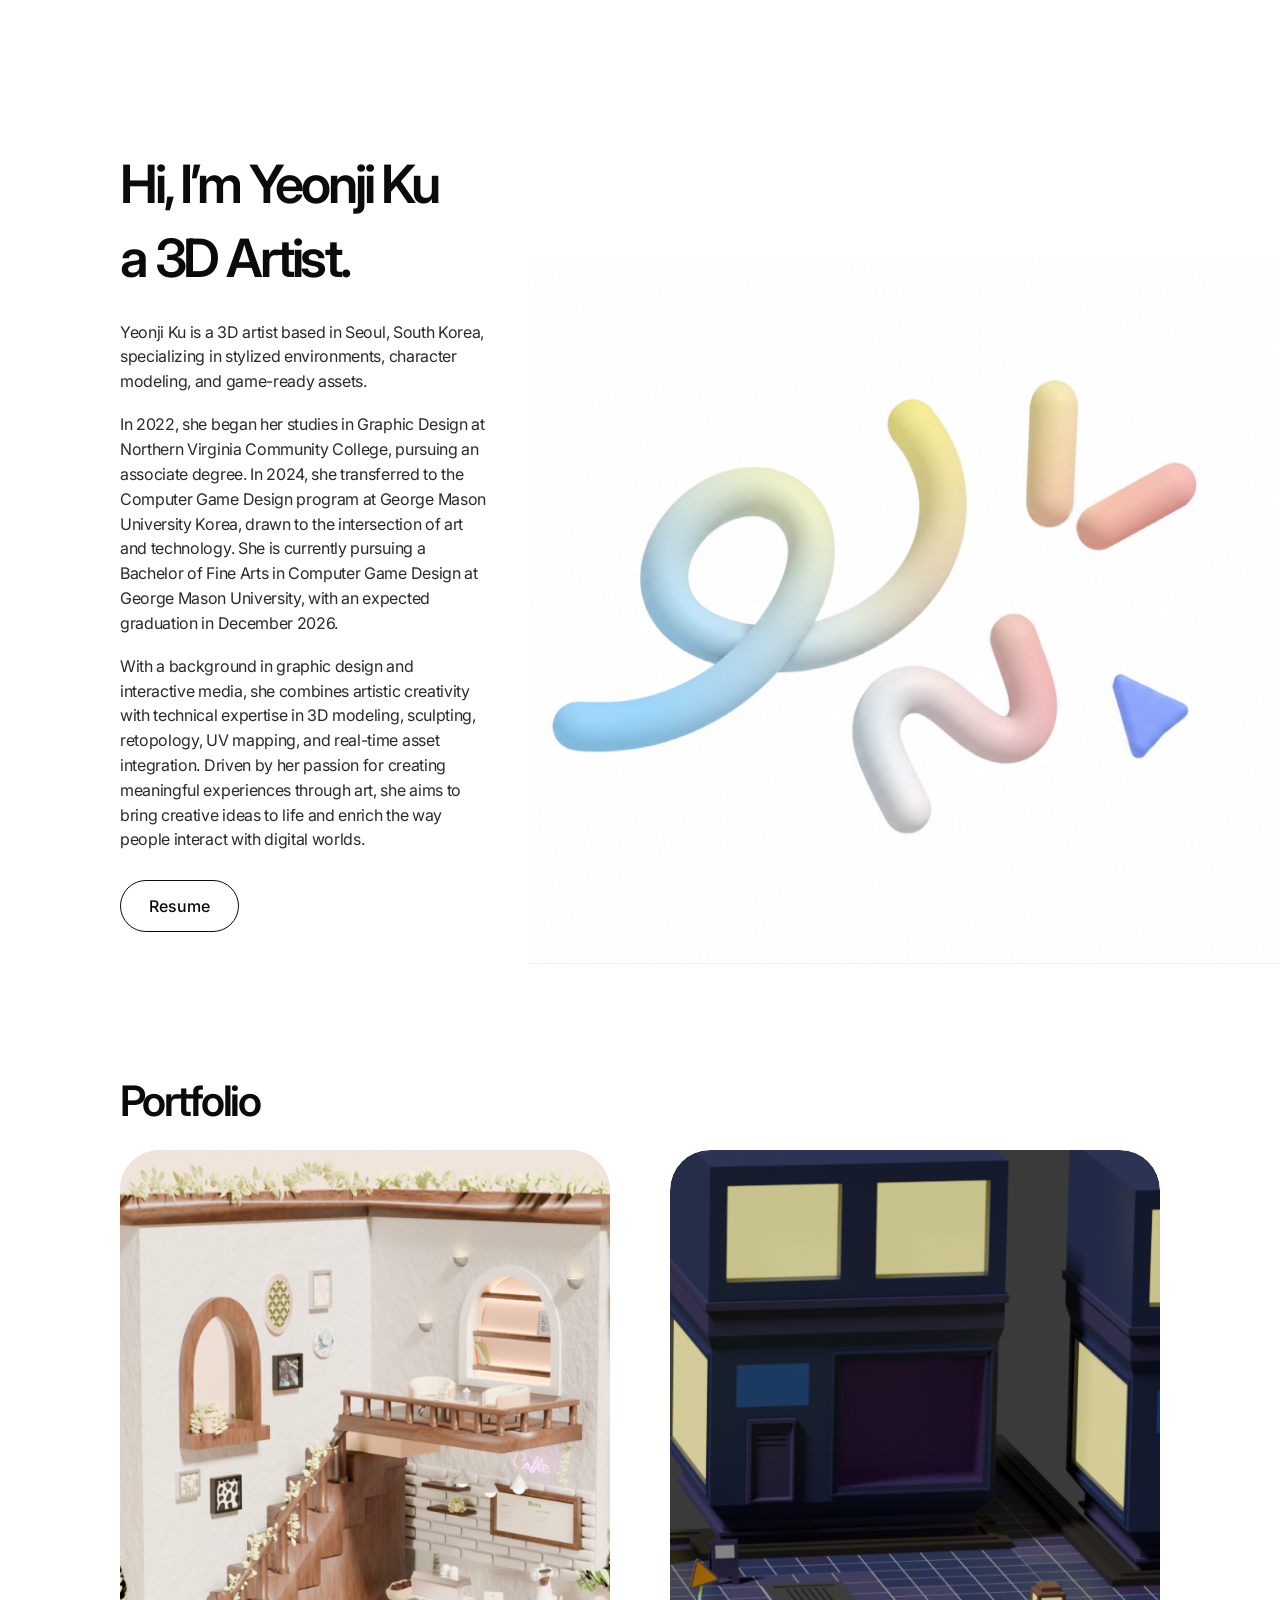
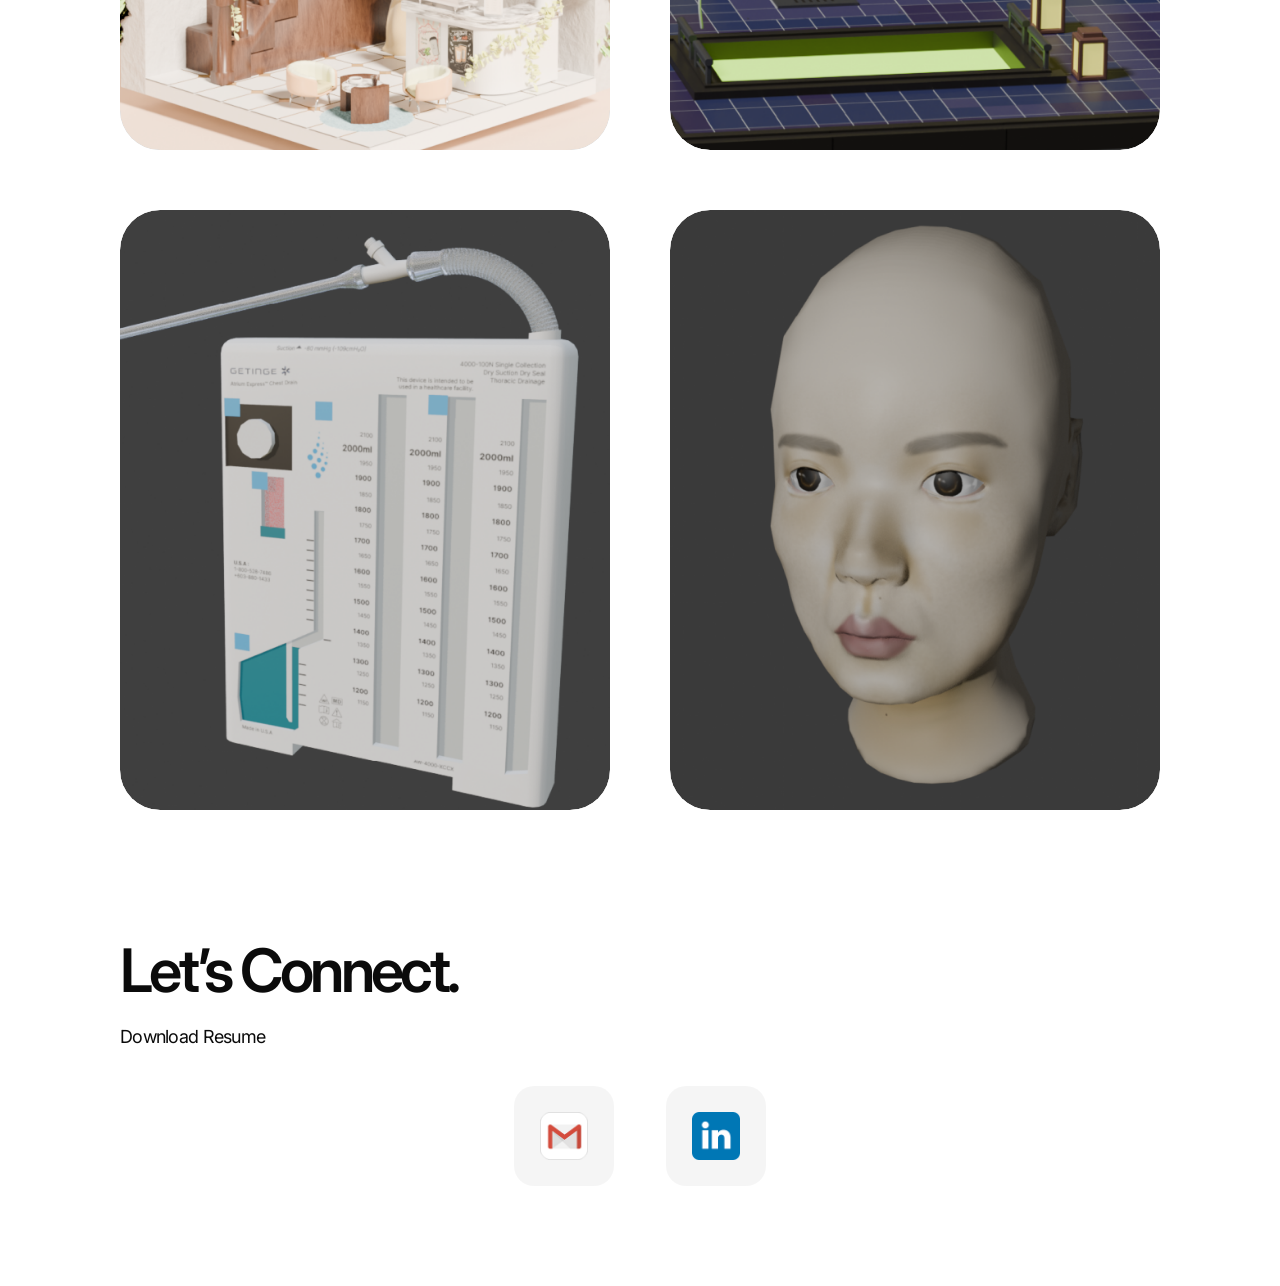
==== commit c0e762cd: "bio contents updated" ====
--- a/index.html
+++ b/index.html
@@ -20,17 +20,23 @@
                 <h1 id="hero-title" class="hero-title">Hi, I’m Yeonji Ku<br />a 3D Artist.</h1>
                 <div class="hero-bio">
                     <p>
-                        Yeonji Ku is a 3D artist based in Seoul, South Korea. In 2022, she began her studies in
-                        Graphic Design at <i>Northern Virginia Community College,</i> pursuing an associate degree. In
-                        2024, she transferred to the Computer Game Design program at <i>George Mason University
-                            Korea,</i> where she is currently pursuing a bachelor&rsquo;s degree in Game Design.
+                        Yeonji Ku is a 3D artist based in Seoul, South Korea, specializing in stylized environments,
+                        character modeling, and game-ready assets.
                     </p>
                     <p>
-                        She is passionate about creating immersive 3D environments and interactive experiences for
-                        gaming and digital storytelling. Driven by her passion for creating meaningful experiences
-                        through art, she chose to pursue a career as a 3D artist. Through her work, she aims to bring
-                        life to digital worlds and create engaging, visually compelling stories for audiences worldwide.
+                        In 2022, she began her studies in Graphic Design at Northern Virginia Community College,
+                        pursuing an associate degree. In 2024, she transferred to the Computer Game Design program at
+                        George Mason University Korea, drawn to the intersection of art and technology. She is currently
+                        pursuing a Bachelor of Fine Arts in Computer Game Design at George Mason University, with an
+                        expected graduation in December 2026.
                     </p>
+                    <p>
+                        With a background in graphic design and interactive media, she combines artistic creativity with
+                        technical expertise in 3D modeling, sculpting, retopology, UV mapping, and real-time asset
+                        integration. Driven by her passion for creating meaningful experiences through art, she aims to
+                        bring creative ideas to life and enrich the way people interact with digital worlds.
+                    </p>
+                
                 </div>
                 <a class="hero-resume-button" href="assets/resume/Yeonji Ku_Resume.pdf" target="_blank"
                     rel="noopener noreferrer">Resume</a>
